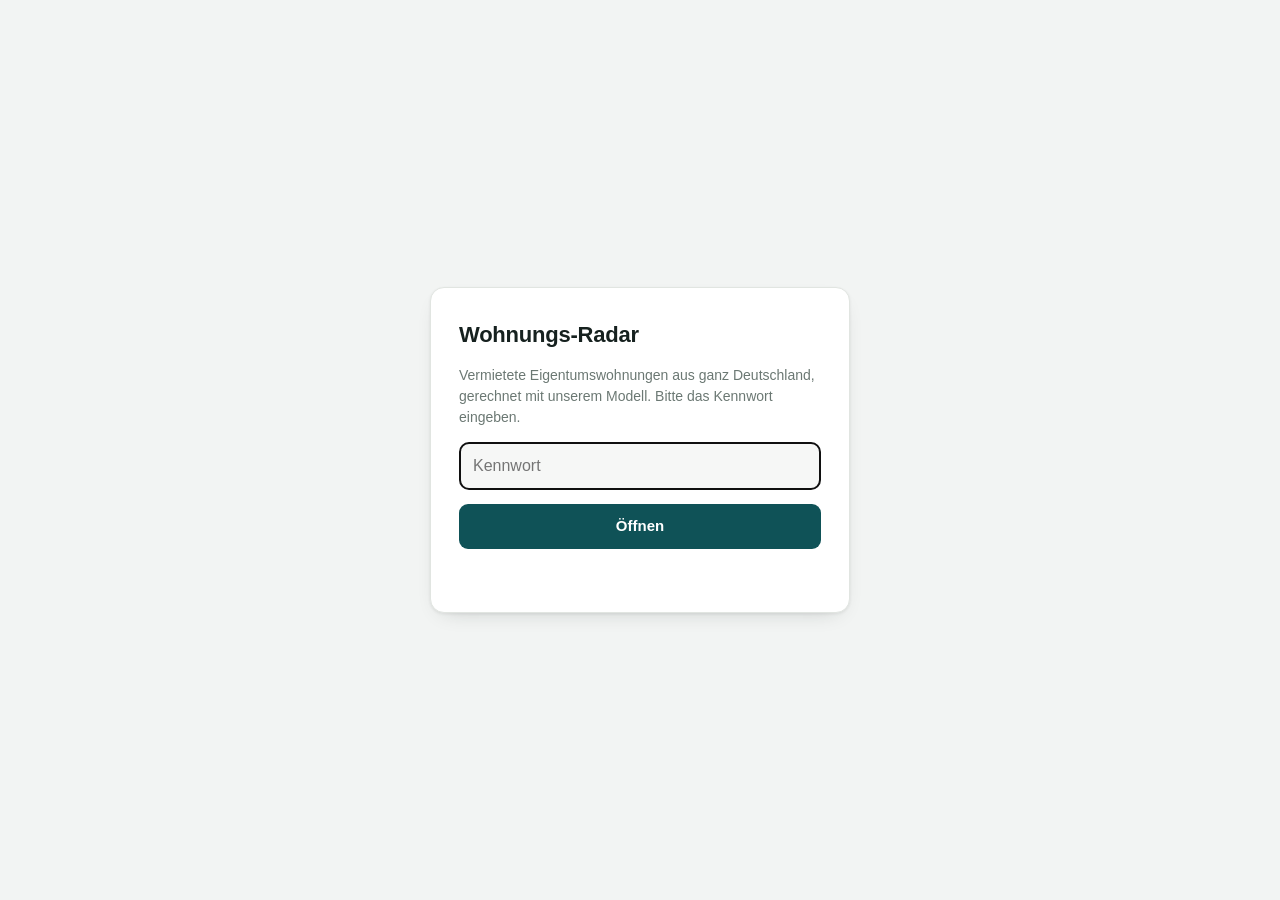
==== docs/index.html @ 43fcadbe "Statische Fassung für GitHub Pages in docs/ Pages kann nur Dateien ausliefern, kein Python. Deshalb " ====
<!doctype html>
<html lang="de">
<head>
<meta charset="utf-8">
<meta name="viewport" content="width=device-width, initial-scale=1">
<title>Wohnungs-Radar</title>
<link rel="stylesheet" href="style.css">
<link rel="icon" href="data:image/svg+xml,<svg xmlns='http://www.w3.org/2000/svg' viewBox='0 0 100 100'><text y='.9em' font-size='90'>🏠</text></svg>">
<style>
  /* Zugangsseite */
  .gate{position:fixed; inset:0; z-index:100; background:var(--paper);
    display:flex; align-items:center; justify-content:center; padding:24px;}
  .gate-box{background:var(--surface); border:1px solid var(--rule); border-radius:14px;
    padding:30px 28px; max-width:420px; width:100%; box-shadow:var(--sh-2);
    display:flex; flex-direction:column; gap:14px;}
  .gate-box h1{font-size:22px; margin:0; letter-spacing:-.01em;}
  .gate-box p{margin:0; font-size:14px; color:var(--muted); line-height:1.5;}
  .gate-box input{background:var(--sunk); border:1px solid var(--rule); border-radius:9px;
    padding:11px 13px; font-size:16px;}
  .gate-box button{background:var(--accent); border:none; color:#fff; border-radius:9px;
    padding:11px 13px; font-size:15px; font-weight:650; cursor:pointer;}
  .gate-err{color:var(--bad); font-size:13.5px; min-height:19px;}
</style>
</head>
<body>

<div class="gate" id="gate">
  <form class="gate-box" id="gateForm">
    <h1>Wohnungs-Radar</h1>
    <p>Vermietete Eigentumswohnungen aus ganz Deutschland, gerechnet mit unserem Modell.
       Bitte das Kennwort eingeben.</p>
    <input type="password" id="gatePw" placeholder="Kennwort" autocomplete="current-password" autofocus>
    <button type="submit">Öffnen</button>
    <div class="gate-err" id="gateErr"></div>
  </form>
</div>

<div id="app" class="hide">
<header class="topbar">
  <div class="tb-inner">
    <div class="brand"><span class="mark" aria-hidden="true"></span><span class="bname">Wohnungs-Radar</span></div>
    <div class="tb-stats" id="tbStats"></div>
    <div class="tb-right">
      <button id="filterToggle" class="btn ghost mobile-only">Filter</button>
      <label class="sortwrap"><span>Sortieren</span>
        <select id="sort">
          <option value="brutto">Bruttorendite</option>
          <option value="cf">Cashflow pro Monat</option>
          <option value="ekr">Eigenkapitalrendite</option>
          <option value="ek">Eigenkapitalbedarf</option>
          <option value="faktor">Kaufpreisfaktor</option>
          <option value="pqm">Preis je m²</option>
          <option value="price_asc">Kaufpreis aufsteigend</option>
          <option value="price_desc">Kaufpreis absteigend</option>
          <option value="qm_desc">Wohnfläche</option>
        </select>
      </label>
    </div>
  </div>
</header>

<div class="layout">
  <aside class="rail" id="rail">
    <div class="rail-head mobile-only"><strong>Filter</strong><button id="filterClose" class="btn ghost">Fertig</button></div>
    <div class="quick">
      <button class="chip" data-preset="rendite">≥ 6 % Rendite</button>
      <button class="chip" data-preset="cashflow">Cashflow positiv</button>
      <button class="chip" data-preset="klein">EK unter 30.000</button>
      <button class="chip" data-preset="dad">Papas Liste</button>
      <button class="chip" data-preset="star">Merkliste</button>
    </div>

    <section class="fgroup">
      <h3>Rendite</h3>
      <div class="fld"><label for="rmin">Bruttorendite ab <b id="rminV">alle</b></label>
        <input id="rmin" type="range" min="0" max="10" step="0.25" value="0"></div>
      <div class="fld"><label for="cfmin">Cashflow ab <b id="cfminV">alle</b></label>
        <input id="cfmin" type="range" min="-500" max="800" step="25" value="-500"></div>
      <div class="fld"><label for="ekmax">Eigenkapital bis <b id="ekmaxV">alle</b></label>
        <input id="ekmax" type="range" min="10000" max="400000" step="5000" value="400000"></div>
    </section>

    <section class="fgroup">
      <h3>Objekt</h3>
      <div class="fld"><label>Kaufpreis €</label><div class="two">
        <input id="pmin" type="number" placeholder="von" inputmode="numeric"><input id="pmax" type="number" placeholder="bis" inputmode="numeric"></div></div>
      <div class="fld"><label>Wohnfläche m²</label><div class="two">
        <input id="qmin" type="number" placeholder="von" inputmode="numeric"><input id="qmax" type="number" placeholder="bis" inputmode="numeric"></div></div>
      <div class="fld"><label>Zimmer ab</label><input id="zmin" type="number" step="0.5" placeholder="egal" inputmode="decimal"></div>
      <div class="fld"><label>Baujahr ab</label><input id="bjmin" type="number" placeholder="egal" inputmode="numeric"></div>
      <div class="checks">
        <label><input type="checkbox" id="balcony"> Balkon</label>
        <label><input type="checkbox" id="lift"> Aufzug</label>
        <label><input type="checkbox" id="cellar"> Keller</label>
        <label><input type="checkbox" id="ebk"> Einbauküche</label>
        <label><input type="checkbox" id="nocourtage"> provisionsfrei</label>
        <label><input type="checkbox" id="nomulti"> keine Pakete</label>
        <label><input type="checkbox" id="onlyrent" checked> nur mit belegter Miete</label>
      </div>
    </section>

    <details class="fgroup"><summary><h3>Lage <span class="opt">optional</span></h3></summary>
      <div class="fld"><label>Ort, PLZ oder Stichwort</label><input id="q" type="search" placeholder="egal wo"></div>
      <div class="fld"><label>Bundesland</label><select id="land"><option value="">alle</option></select></div>
    </details>

    <details class="fgroup"><summary><h3>Annahmen <span class="opt">unser Modell</span></h3></summary>
      <div class="fld"><label>Eigenkapital <b id="ekqV"></b></label><input id="ekq" type="range" min="0.05" max="0.6" step="0.01" value="0.2"></div>
      <div class="fld"><label>Zinssatz <b id="zinsV"></b></label><input id="zins" type="range" min="0.01" max="0.09" step="0.001" value="0.04"></div>
      <div class="fld"><label>Tilgung <b id="tilgV"></b></label><input id="tilg" type="range" min="0" max="0.06" step="0.005" value="0.02"></div>
      <div class="fld"><label>Steuersatz <b id="taxV"></b></label><input id="tax" type="range" min="0" max="0.48" step="0.005" value="0.425"></div>
      <div class="fld"><label>Hausgeld, falls unbekannt <b id="hgfV"></b></label><input id="hgf" type="range" min="2" max="8" step="0.25" value="4"></div>
      <div class="fld"><label>davon nicht umlegbar <b id="hgnV"></b></label><input id="hgn" type="range" min="0.1" max="0.7" step="0.05" value="0.35"></div>
      <div class="fld"><label>Mietausfall &amp; Reparatur <b id="ausfV"></b></label><input id="ausf" type="range" min="0" max="150" step="5" value="30"></div>
      <div class="fld"><label>Gebäudeanteil für AfA <b id="gebV"></b></label><input id="geb" type="range" min="0.5" max="0.9" step="0.05" value="0.75"></div>
      <p class="note">Grunderwerbsteuer je Bundesland, Notar 1,5 %, Grundbuch 0,5 %,
      Courtage aus dem Inserat. AfA 2,5 % vor 1925, 3 % ab 2023, sonst 2 %.</p>
    </details>

    <button id="reset" class="btn wide">Alle Filter zurücksetzen</button>
  </aside>

  <main class="results">
    <div class="resbar"><div id="count" class="count">lädt …</div><div id="worker" class="worker"></div></div>
    <div id="list" class="list"></div>
    <div id="more" class="morewrap hide"><button class="btn wide" id="moreBtn">Weitere anzeigen</button></div>
    <div id="empty" class="empty hide">
      <strong>Keine Wohnung passt zu diesen Filtern.</strong>
      <span>Setz die Mindestrendite herunter oder den Eigenkapitalrahmen herauf.</span>
    </div>
  </main>
</div>

<div id="sheet" class="sheet hide" role="dialog" aria-modal="true">
  <div class="sheet-in"><button class="sheet-x" id="sheetX" aria-label="Schließen">×</button><div id="sheetBody"></div></div>
</div>
</div>

<script src="app.js"></script>
</body>
</html>
---- docs/style.css ----
:root{
  --paper:#F2F4F3; --surface:#FFFFFF; --sunk:#F6F7F6; --ink:#16211F; --muted:#6B7873;
  --rule:#E1E5E1; --rule-2:#EDF0EE; --accent:#0F5257; --accent-2:#0B3E42; --accent-soft:#E3EEEC;
  --good:#2C7A52; --good-bg:#E3F1E8; --warn:#96690F; --warn-bg:#F6EEDA;
  --bad:#9C3A2E; --bad-bg:#F7E6E2; --gold:#8A6A1F; --gold-bg:#F3EBD8;
  --sh-1:0 1px 2px rgba(22,33,31,.05);
  --sh-2:0 1px 3px rgba(22,33,31,.07), 0 8px 22px -14px rgba(22,33,31,.3);
  --rail:290px;
}
@media (prefers-color-scheme:dark){
  :root{
    --paper:#0F1513; --surface:#171E1C; --sunk:#131A18; --ink:#E7ECE8; --muted:#94A19B;
    --rule:#28322F; --rule-2:#1F2725; --accent:#5FBCAD; --accent-2:#7ACFC1; --accent-soft:#1A2927;
    --good:#77C193; --good-bg:#16251C; --warn:#D6A554; --warn-bg:#2A2214;
    --bad:#DF877A; --bad-bg:#2A1916; --gold:#D6BB79; --gold-bg:#251F0F;
    --sh-1:0 1px 2px rgba(0,0,0,.4); --sh-2:0 1px 3px rgba(0,0,0,.5), 0 8px 22px -14px rgba(0,0,0,.8);
  }
}
*{box-sizing:border-box;}
html,body{margin:0; padding:0;}
body{background:var(--paper); color:var(--ink); font-size:15px; line-height:1.5;
  font-family:-apple-system,BlinkMacSystemFont,"SF Pro Text","Segoe UI",Roboto,Helvetica,Arial,sans-serif;
  -webkit-text-size-adjust:100%;}
h1,h2,h3{margin:0;}
a{color:inherit; text-decoration:none;}
button,input,select{font:inherit; color:inherit;}
.num{font-variant-numeric:tabular-nums;}
.hide{display:none !important;}
.mobile-only{display:none;}

/* ---------------- top bar ---------------- */
.topbar{position:sticky; top:0; z-index:40; background:var(--surface);
  border-bottom:1px solid var(--rule); box-shadow:var(--sh-1);}
.tb-inner{max-width:1440px; margin:0 auto; padding:0 18px; height:58px;
  display:flex; align-items:center; gap:18px;}
.brand{display:flex; align-items:center; gap:9px; flex-shrink:0;}
.mark{width:22px; height:22px; border-radius:6px; background:var(--accent);
  position:relative; display:inline-block;}
.mark::after{content:""; position:absolute; inset:6px 6px auto 6px; height:4px;
  background:var(--surface); border-radius:1px;
  box-shadow:0 6px 0 var(--surface);}
.bname{font-weight:700; letter-spacing:-.01em; font-size:16.5px;}
.tb-stats{color:var(--muted); font-size:13px; flex:1; min-width:0;
  overflow:hidden; text-overflow:ellipsis; white-space:nowrap;}
.tb-stats b{color:var(--ink); font-weight:650;}
.tb-right{display:flex; align-items:center; gap:10px; flex-shrink:0;}
.sortwrap{display:flex; align-items:center; gap:7px; font-size:13px; color:var(--muted);}
.sortwrap select{background:var(--sunk); border:1px solid var(--rule); border-radius:8px;
  padding:6px 9px; font-size:13.5px; max-width:190px;}

/* ---------------- layout ---------------- */
.layout{max-width:1440px; margin:0 auto; padding:18px; display:grid;
  grid-template-columns:var(--rail) minmax(0,1fr); gap:18px; align-items:start;}
.rail{position:sticky; top:76px; max-height:calc(100vh - 94px); overflow-y:auto;
  background:var(--surface); border:1px solid var(--rule); border-radius:12px;
  padding:14px; box-shadow:var(--sh-1); display:flex; flex-direction:column; gap:14px;}
.rail::-webkit-scrollbar{width:9px;}
.rail::-webkit-scrollbar-thumb{background:var(--rule); border-radius:9px;}

.quick{display:flex; flex-wrap:wrap; gap:6px;}
.chip{background:var(--sunk); border:1px solid var(--rule); border-radius:999px;
  padding:5px 11px; font-size:12.5px; font-weight:600; cursor:pointer;}
.chip:hover{border-color:var(--accent); color:var(--accent);}
.chip.on{background:var(--accent); border-color:var(--accent); color:#fff;}
@media (prefers-color-scheme:dark){.chip.on{color:#0c1412;}}

.fgroup{border-top:1px solid var(--rule-2); padding-top:13px; display:flex;
  flex-direction:column; gap:11px;}
.fgroup:first-of-type{border-top:none; padding-top:0;}
.fgroup h3{font-size:11px; letter-spacing:.11em; text-transform:uppercase;
  color:var(--muted); font-weight:700; display:inline;}
.opt{font-weight:500; letter-spacing:0; text-transform:none; opacity:.75;}
details.fgroup > summary{cursor:pointer; list-style:none; padding:2px 0;}
details.fgroup > summary::-webkit-details-marker{display:none;}
details.fgroup > summary::after{content:"▸"; float:right; color:var(--muted); font-size:11px;}
details.fgroup[open] > summary::after{content:"▾";}
details.fgroup[open]{gap:11px;}
details.fgroup > *:not(summary){margin-top:11px;}

.fld{display:flex; flex-direction:column; gap:5px;}
.fld label{font-size:12.5px; color:var(--muted); display:flex; justify-content:space-between; gap:8px;}
.fld label b{color:var(--ink); font-weight:650; font-variant-numeric:tabular-nums;}
.fld input[type=number],.fld input[type=search],.fld select{
  background:var(--sunk); border:1px solid var(--rule); border-radius:8px;
  padding:8px 10px; font-size:14px; width:100%; min-width:0;}
.fld input[type=range]{width:100%; accent-color:var(--accent); margin:2px 0;}
.fld input:focus,.fld select:focus{outline:2px solid var(--accent); outline-offset:1px;}
.two{display:flex; gap:7px;}
.checks{display:flex; flex-wrap:wrap; gap:5px 12px;}
.checks label{display:flex; align-items:center; gap:6px; font-size:13px; cursor:pointer;}
.checks input{accent-color:var(--accent); width:15px; height:15px;}
.note{font-size:11.5px; color:var(--muted); line-height:1.45; margin:0;}

.btn{background:var(--surface); border:1px solid var(--rule); border-radius:9px;
  padding:8px 13px; font-size:13.5px; font-weight:650; cursor:pointer;}
.btn:hover{border-color:var(--accent); color:var(--accent);}
.btn.wide{width:100%; text-align:center;}
.btn.ghost{background:transparent;}

/* ---------------- results ---------------- */
.resbar{display:flex; align-items:baseline; justify-content:space-between; gap:14px;
  margin:0 2px 12px; flex-wrap:wrap;}
.count{font-size:15px;} .count b{font-size:21px; font-weight:700; font-variant-numeric:tabular-nums;}
.worker{font-size:12.5px; color:var(--muted);}
.list{display:flex; flex-direction:column; gap:12px;}

.item{background:var(--surface); border:1px solid var(--rule); border-radius:12px;
  overflow:hidden; display:grid; grid-template-columns:288px minmax(0,1fr);
  box-shadow:var(--sh-1); transition:box-shadow .14s, border-color .14s;}
.item:hover{box-shadow:var(--sh-2); border-color:#cfd6d2;}
@media (prefers-color-scheme:dark){.item:hover{border-color:#38443f;}}
.item.dad{border-color:var(--gold);}
.item.star{border-color:var(--accent);}

.ph{position:relative; background:var(--sunk); aspect-ratio:4/3; overflow:hidden;}
.ph img{width:100%; height:100%; object-fit:cover; display:block;}
.ph .noimg{position:absolute; inset:0; display:flex; align-items:center; justify-content:center;
  color:var(--muted); font-size:12.5px;}
.ph .badge{position:absolute; left:10px; top:10px; background:rgba(255,255,255,.94);
  color:var(--ink); border-radius:7px; padding:4px 9px; font-size:12px; font-weight:700;
  box-shadow:var(--sh-1);}
@media (prefers-color-scheme:dark){.ph .badge{background:rgba(20,27,25,.92);}}
.ph .fav{position:absolute; right:9px; top:9px; width:32px; height:32px; border-radius:50%;
  border:none; background:rgba(255,255,255,.94); cursor:pointer; font-size:16px; line-height:1;
  box-shadow:var(--sh-1); display:flex; align-items:center; justify-content:center;}
@media (prefers-color-scheme:dark){.ph .fav{background:rgba(20,27,25,.92);}}

.body{padding:14px 16px; display:flex; flex-direction:column; gap:9px; min-width:0;}
.b-top{display:flex; justify-content:space-between; align-items:flex-start; gap:14px;}
.ttl{font-size:16px; font-weight:660; line-height:1.3; letter-spacing:-.005em;
  display:-webkit-box; -webkit-line-clamp:2; -webkit-box-orient:vertical; overflow:hidden;}
.ttl:hover{color:var(--accent);}
.price{font-size:21px; font-weight:750; letter-spacing:-.02em; white-space:nowrap;
  font-variant-numeric:tabular-nums;}
.price small{display:block; font-size:11.5px; font-weight:500; color:var(--muted);
  text-align:right; letter-spacing:0;}
.addr{font-size:13.5px; color:var(--muted); overflow:hidden; text-overflow:ellipsis; white-space:nowrap;}
.facts{display:flex; flex-wrap:wrap; gap:6px 16px; font-size:13.5px;}
.facts span b{font-weight:650; font-variant-numeric:tabular-nums;}
.metrics{display:flex; flex-wrap:wrap; gap:7px; margin-top:1px;}
.m{border-radius:8px; padding:5px 10px; font-size:12.5px; font-weight:600;
  background:var(--sunk); border:1px solid var(--rule-2); white-space:nowrap;}
.m b{font-variant-numeric:tabular-nums; font-weight:750;}
.m.y-hi{background:var(--good-bg); border-color:transparent; color:var(--good);}
.m.y-mid{background:var(--warn-bg); border-color:transparent; color:var(--warn);}
.m.pos{color:var(--good);} .m.neg{color:var(--bad);}
.tags{display:flex; flex-wrap:wrap; gap:5px;}
.tag{font-size:10px; font-weight:700; letter-spacing:.04em; text-transform:uppercase;
  padding:2px 7px; border-radius:5px; background:var(--rule-2); color:var(--muted);}
.tag.d{background:var(--gold-bg); color:var(--gold);}
.tag.g{background:var(--good-bg); color:var(--good);}
.tag.w{background:var(--warn-bg); color:var(--warn);}
.b-foot{display:flex; gap:9px; margin-top:auto; padding-top:3px;}
.b-foot .btn{padding:6px 12px; font-size:13px;}

.morewrap{margin-top:16px;}
.empty{text-align:center; color:var(--muted); padding:60px 20px; display:flex;
  flex-direction:column; gap:7px;}
.empty strong{color:var(--ink); font-size:16px;}

/* ---------------- detail sheet ---------------- */
.sheet{position:fixed; inset:0; z-index:60; background:rgba(12,18,17,.55);
  display:flex; align-items:flex-start; justify-content:center; padding:34px 16px; overflow-y:auto;}
.sheet-in{background:var(--surface); border-radius:14px; max-width:760px; width:100%;
  padding:24px; position:relative; box-shadow:0 24px 60px -20px rgba(0,0,0,.5);}
.sheet-x{position:absolute; right:14px; top:12px; border:none; background:none;
  font-size:26px; line-height:1; cursor:pointer; color:var(--muted);}
.sheet h2{font-size:19px; margin-bottom:4px; line-height:1.3;}
.gallery{display:grid; grid-template-columns:repeat(auto-fill,minmax(120px,1fr)); gap:7px; margin:14px 0;}
.gallery img{width:100%; aspect-ratio:4/3; object-fit:cover; border-radius:8px;}
.calc{width:100%; border-collapse:collapse; font-size:14px; margin-top:12px;}
.calc td{padding:6px 0; border-bottom:1px solid var(--rule-2);}
.calc td:last-child{text-align:right; font-variant-numeric:tabular-nums; font-weight:650;}
.calc tr.sum td{border-top:2px solid var(--rule); border-bottom:none; padding-top:9px; font-size:15px;}
.beleg{background:var(--accent-soft); border-radius:9px; padding:11px 13px; font-size:13px;
  color:var(--ink); margin-top:14px; line-height:1.5;}
.beleg em{color:var(--muted); display:block; font-size:11px; letter-spacing:.06em;
  text-transform:uppercase; font-style:normal; font-weight:700; margin-bottom:4px;}

/* ---------------- responsive ---------------- */
@media (max-width:1080px){ :root{--rail:250px;} .item{grid-template-columns:230px minmax(0,1fr);} }
@media (max-width:860px){
  .mobile-only{display:inline-flex;}
  .layout{grid-template-columns:1fr; padding:12px;}
  .rail{position:fixed; inset:0; z-index:70; max-height:none; border-radius:0;
    border:none; overflow-y:auto; padding:16px;}
  .rail.hide{display:none;}
  .rail-head{display:flex; justify-content:space-between; align-items:center;
    position:sticky; top:-16px; background:var(--surface); padding:6px 0 12px; z-index:2;}
  .item{grid-template-columns:1fr;}
  .ph{aspect-ratio:16/9;}
  .tb-stats{display:none;}
  .sortwrap span{display:none;}
}
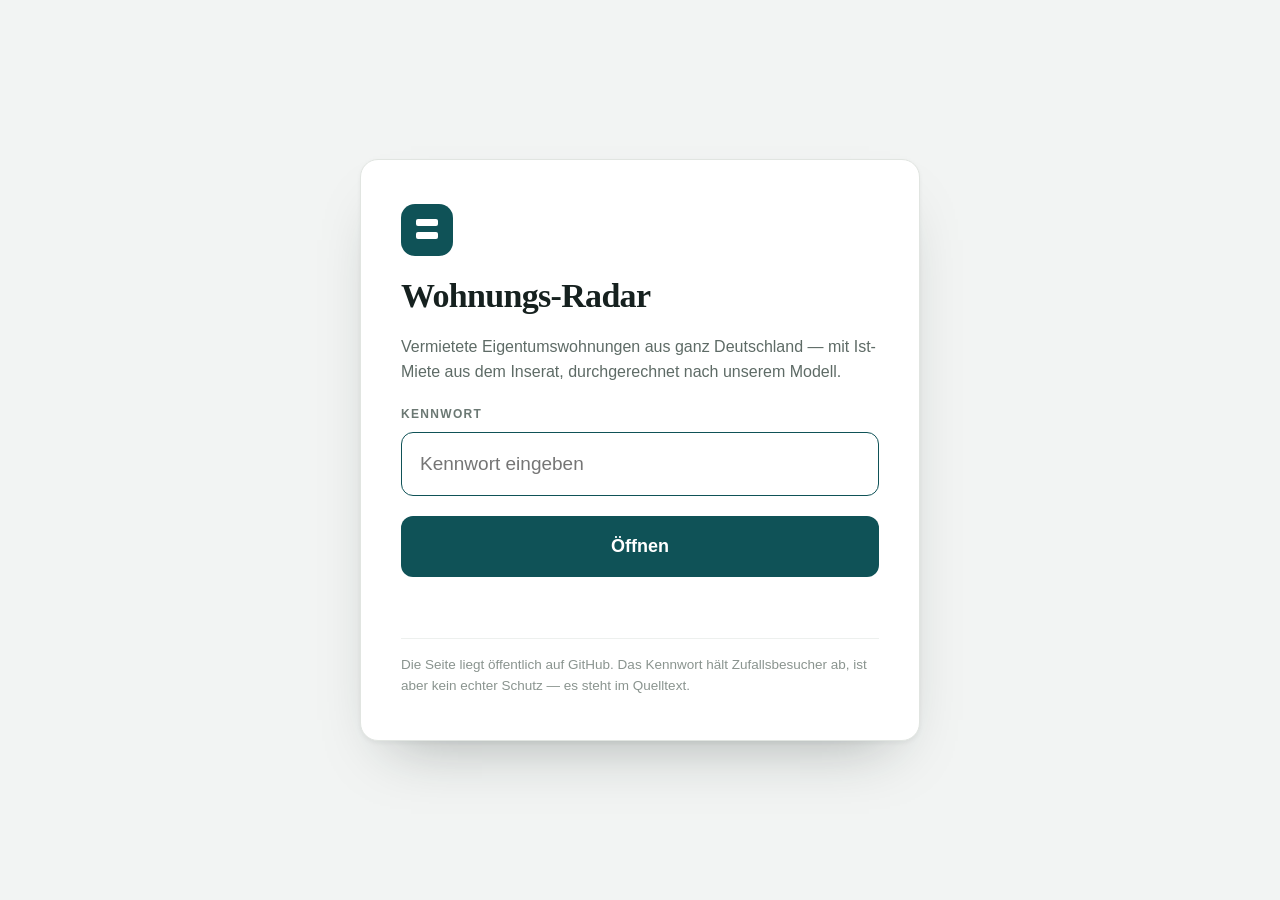
==== commit 077e2fe1: "Verschluesselte Daten, Lage- und Risikoeinstufung, groessere Startseite Die Pages-Fassung liegt oeff" ====
--- a/docs/index.html
+++ b/docs/index.html
@@ -7,31 +7,65 @@
 <link rel="stylesheet" href="style.css">
 <link rel="icon" href="data:image/svg+xml,<svg xmlns='http://www.w3.org/2000/svg' viewBox='0 0 100 100'><text y='.9em' font-size='90'>🏠</text></svg>">
 <style>
-  /* Zugangsseite */
-  .gate{position:fixed; inset:0; z-index:100; background:var(--paper);
-    display:flex; align-items:center; justify-content:center; padding:24px;}
-  .gate-box{background:var(--surface); border:1px solid var(--rule); border-radius:14px;
-    padding:30px 28px; max-width:420px; width:100%; box-shadow:var(--sh-2);
-    display:flex; flex-direction:column; gap:14px;}
-  .gate-box h1{font-size:22px; margin:0; letter-spacing:-.01em;}
-  .gate-box p{margin:0; font-size:14px; color:var(--muted); line-height:1.5;}
-  .gate-box input{background:var(--sunk); border:1px solid var(--rule); border-radius:9px;
-    padding:11px 13px; font-size:16px;}
-  .gate-box button{background:var(--accent); border:none; color:#fff; border-radius:9px;
-    padding:11px 13px; font-size:15px; font-weight:650; cursor:pointer;}
-  .gate-err{color:var(--bad); font-size:13.5px; min-height:19px;}
+  /* Zugangsseite — bewusst ohne Abhängigkeit vom Stylesheet, damit sie auch
+     dann richtig aussieht, wenn style.css noch nicht geladen ist. */
+  .gate{position:fixed; inset:0; z-index:100; background:#F2F4F3; color:#16211F;
+    display:flex; align-items:center; justify-content:center; padding:20px;
+    font-family:-apple-system,BlinkMacSystemFont,"SF Pro Text","Segoe UI",Roboto,Helvetica,Arial,sans-serif;}
+  .gate-box{background:#fff; border:1px solid #E1E5E1; border-radius:18px;
+    padding:44px 40px; max-width:560px; width:100%;
+    box-shadow:0 2px 4px rgba(22,33,31,.05), 0 30px 60px -30px rgba(22,33,31,.35);
+    display:flex; flex-direction:column; gap:20px;}
+  .gate-mark{width:52px; height:52px; border-radius:14px; background:#0F5257; position:relative;}
+  .gate-mark::after{content:""; position:absolute; inset:15px 15px auto 15px; height:7px;
+    background:#fff; border-radius:2px; box-shadow:0 13px 0 #fff;}
+  .gate-box h1{font-size:clamp(26px,5vw,34px); margin:0; letter-spacing:-.02em; line-height:1.15;
+    font-family:ui-serif,"Iowan Old Style","Palatino Linotype",Palatino,Georgia,serif;}
+  .gate-box p{margin:0; font-size:16px; color:#5E6B66; line-height:1.55;}
+  .gate-field{display:flex; flex-direction:column; gap:9px;}
+  .gate-field label{font-size:12px; letter-spacing:.11em; text-transform:uppercase;
+    color:#6B7873; font-weight:700;}
+  .gate-box input{background:#F6F7F6; border:1.5px solid #DDE2DE; border-radius:12px;
+    padding:17px 18px; font-size:19px; width:100%; box-sizing:border-box; color:#16211F;
+    -webkit-appearance:none;}
+  .gate-box input:focus{outline:none; border-color:#0F5257; background:#fff;}
+  .gate-box button{background:#0F5257; border:none; color:#fff; border-radius:12px;
+    padding:17px 18px; font-size:18px; font-weight:650; cursor:pointer; width:100%;}
+  .gate-box button:hover{background:#0B3E42;}
+  .gate-err{color:#9C3A2E; font-size:15px; min-height:21px; font-weight:600;}
+  .gate-foot{font-size:13.5px; color:#8A948F; border-top:1px solid #EDF0EE; padding-top:16px;}
+  @media (prefers-color-scheme:dark){
+    .gate{background:#0F1513; color:#E7ECE8;}
+    .gate-box{background:#171E1C; border-color:#28322F;
+      box-shadow:0 2px 4px rgba(0,0,0,.5), 0 30px 60px -30px rgba(0,0,0,.9);}
+    .gate-box p{color:#94A19B;}
+    .gate-box input{background:#131A18; border-color:#2E3936; color:#E7ECE8;}
+    .gate-box input:focus{border-color:#5FBCAD; background:#0F1513;}
+    .gate-box button{background:#5FBCAD; color:#0c1412;}
+    .gate-mark{background:#5FBCAD;}
+    .gate-mark::after{background:#0F1513; box-shadow:0 13px 0 #0F1513;}
+    .gate-foot{color:#7C8781; border-top-color:#222B28;}
+  }
+  @media (max-width:520px){ .gate-box{padding:30px 22px; border-radius:14px;} }
 </style>
 </head>
 <body>
 
 <div class="gate" id="gate">
   <form class="gate-box" id="gateForm">
+    <div class="gate-mark" aria-hidden="true"></div>
     <h1>Wohnungs-Radar</h1>
-    <p>Vermietete Eigentumswohnungen aus ganz Deutschland, gerechnet mit unserem Modell.
-       Bitte das Kennwort eingeben.</p>
-    <input type="password" id="gatePw" placeholder="Kennwort" autocomplete="current-password" autofocus>
+    <p>Vermietete Eigentumswohnungen aus ganz Deutschland — mit Ist-Miete aus dem
+       Inserat, durchgerechnet nach unserem Modell.</p>
+    <div class="gate-field">
+      <label for="gatePw">Kennwort</label>
+      <input type="password" id="gatePw" autocomplete="current-password" autofocus
+             placeholder="Kennwort eingeben">
+    </div>
     <button type="submit">Öffnen</button>
     <div class="gate-err" id="gateErr"></div>
+    <div class="gate-foot">Die Seite liegt öffentlich auf GitHub. Das Kennwort hält
+      Zufallsbesucher ab, ist aber kein echter Schutz — es steht im Quelltext.</div>
   </form>
 </div>
 
@@ -78,6 +112,23 @@
         <input id="cfmin" type="range" min="-500" max="800" step="25" value="-500"></div>
       <div class="fld"><label for="ekmax">Eigenkapital bis <b id="ekmaxV">alle</b></label>
         <input id="ekmax" type="range" min="10000" max="400000" step="5000" value="400000"></div>
+    </section>
+
+    <section class="fgroup">
+      <h3>Lage &amp; Risiko</h3>
+      <div class="fld"><label for="rkmax">Risiko höchstens <b id="rkmaxV">alle</b></label>
+        <input id="rkmax" type="range" min="10" max="100" step="5" value="100"></div>
+      <div class="fld"><label for="mnmin">Marktniveau ab <b id="mnminV">alle</b></label>
+        <input id="mnmin" type="range" min="0" max="95" step="5" value="0"></div>
+      <div class="checks" id="ogBox">
+        <label><input type="checkbox" class="og" value="metropole"> Metropole</label>
+        <label><input type="checkbox" class="og" value="grossstadt"> Großstadt</label>
+        <label><input type="checkbox" class="og" value="mittelstadt"> Mittelstadt</label>
+        <label><input type="checkbox" class="og" value="kleinstadt"> Kleinstadt</label>
+        <label><input type="checkbox" class="og" value="land"> Landgemeinde</label>
+      </div>
+      <p class="note">Marktniveau = Median-Kaufpreis je m² im Ort im Vergleich zu allen
+      Orten in Deutschland. Hoch heißt gefragter Markt, niedrig heißt struktureller Abschwung.</p>
     </section>
 
     <section class="fgroup">
